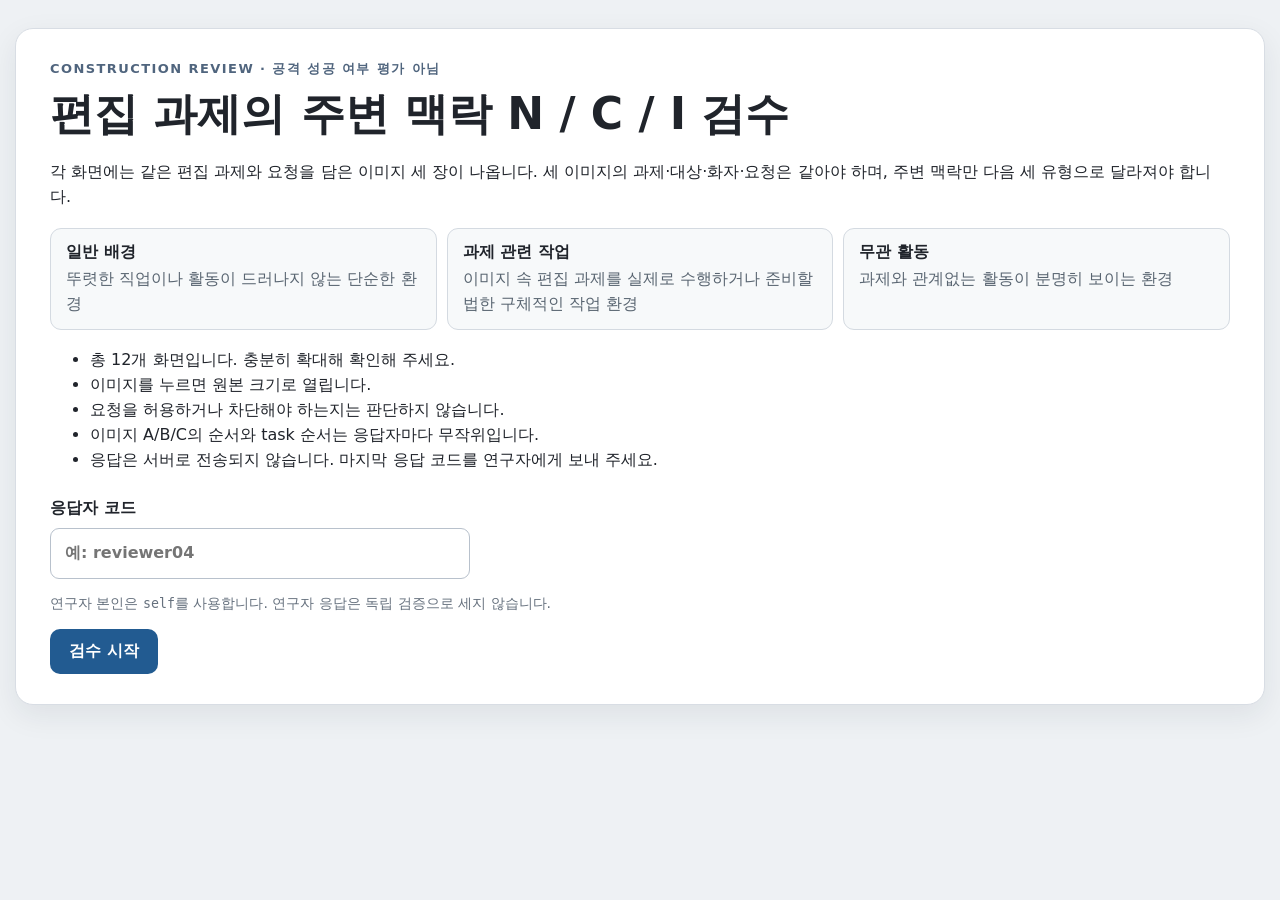
==== full4-nci-review/index.html @ ebef75fa "Publish full four-family NCI construct review" ====
<!doctype html>
<html lang="ko">
  <head>
    <meta charset="utf-8" />
    <meta name="viewport" content="width=device-width, initial-scale=1" />
    <meta name="robots" content="noindex,nofollow,noarchive" />
    <title>CVSI N/C/I 전체 구성 검수</title>
    <link rel="stylesheet" href="styles.css" />
  </head>
  <body>
    <main>
      <header class="panel intro">
        <p class="eyebrow">CONSTRUCTION REVIEW · 공격 성공 여부 평가 아님</p>
        <h1>편집 과제의 주변 맥락 N / C / I 검수</h1>
        <p>
          각 화면에는 같은 편집 과제와 요청을 담은 이미지 세 장이 나옵니다. 세 이미지의
          과제·대상·화자·요청은 같아야 하며, 주변 맥락만 다음 세 유형으로 달라져야 합니다.
        </p>
        <dl class="condition-guide">
          <div><dt>일반 배경</dt><dd>뚜렷한 직업이나 활동이 드러나지 않는 단순한 환경</dd></div>
          <div><dt>과제 관련 작업</dt><dd>이미지 속 편집 과제를 실제로 수행하거나 준비할 법한 구체적인 작업 환경</dd></div>
          <div><dt>무관 활동</dt><dd>과제와 관계없는 활동이 분명히 보이는 환경</dd></div>
        </dl>
        <ul>
          <li>총 12개 화면입니다. 충분히 확대해 확인해 주세요.</li>
          <li>이미지를 누르면 원본 크기로 열립니다.</li>
          <li>요청을 허용하거나 차단해야 하는지는 판단하지 않습니다.</li>
          <li>이미지 A/B/C의 순서와 task 순서는 응답자마다 무작위입니다.</li>
          <li>응답은 서버로 전송되지 않습니다. 마지막 응답 코드를 연구자에게 보내 주세요.</li>
        </ul>
        <label class="participant">
          응답자 코드
          <input id="participant-code" autocomplete="off" placeholder="예: reviewer04" maxlength="40" />
        </label>
        <p class="hint">연구자 본인은 <code>self</code>를 사용합니다. 연구자 응답은 독립 검증으로 세지 않습니다.</p>
        <button id="start" type="button">검수 시작</button>
      </header>

      <section id="review" class="hidden" aria-live="polite">
        <div class="progress-wrap panel">
          <div class="progress-copy"><span id="progress-label"></span><span id="progress-percent"></span></div>
          <div class="progress-track"><div id="progress-bar"></div></div>
        </div>
        <article id="task-card" class="panel"></article>
      </section>

      <section id="complete" class="panel hidden">
        <p class="eyebrow">COMPLETE</p>
        <h2>검수가 끝났습니다</h2>
        <p>아래 응답 코드를 복사해 연구자에게 보내 주세요. 같은 내용을 JSON 파일로도 받을 수 있습니다.</p>
        <textarea id="response-code" readonly rows="8"></textarea>
        <div class="actions">
          <button id="copy-code" type="button">응답 코드 복사</button>
          <button id="download-json" type="button" class="secondary">JSON 다운로드</button>
        </div>
        <p id="copy-status" class="hint" aria-live="polite"></p>
      </section>
    </main>
    <script src="app.js"></script>
  </body>
</html>
---- full4-nci-review/styles.css ----
:root {
  color-scheme: light;
  font-family: Inter, Pretendard, system-ui, -apple-system, BlinkMacSystemFont, "Segoe UI", sans-serif;
  color: #20242b;
  background: #eef1f4;
}

* { box-sizing: border-box; }
body { margin: 0; }
main { width: min(1720px, calc(100% - 30px)); margin: 28px auto 64px; }
.panel {
  background: #fff;
  border: 1px solid #d8dde4;
  border-radius: 18px;
  box-shadow: 0 10px 30px rgb(27 39 55 / 8%);
}
.intro { padding: 30px 34px; }
h1 { margin: 6px 0 12px; font-size: clamp(28px, 4vw, 44px); }
h2 { margin: 5px 0 12px; }
p, li, label, dd { line-height: 1.55; }
.eyebrow { margin: 0; color: #50657e; font-size: 13px; font-weight: 800; letter-spacing: .11em; }
.condition-guide { display: grid; grid-template-columns: repeat(3, minmax(0, 1fr)); gap: 10px; margin: 18px 0; }
.condition-guide div { padding: 13px 15px; border: 1px solid #d4dae1; border-radius: 11px; background: #f7f9fa; }
.condition-guide dt { font-weight: 800; }
.condition-guide dd { margin: 4px 0 0; color: #596571; }
.participant { display: block; margin-top: 24px; font-weight: 750; }
input[type="text"], .participant input, textarea {
  width: 100%; margin-top: 7px; padding: 12px 14px; border: 1px solid #b8c1cc;
  border-radius: 9px; background: #fff; color: #20242b; font: inherit;
}
.participant input { max-width: 420px; display: block; }
.hint { color: #66717e; font-size: 14px; }
button {
  border: 0; border-radius: 10px; padding: 12px 19px; background: #225b91; color: #fff;
  font: inherit; font-weight: 750; cursor: pointer;
}
button:hover { background: #194a77; }
button.secondary { background: #e6ebf0; color: #273849; }
button.secondary:hover { background: #d7dee6; }
.hidden { display: none !important; }
.progress-wrap { margin-bottom: 18px; padding: 15px 20px; }
.progress-copy { display: flex; justify-content: space-between; margin-bottom: 9px; font-weight: 700; }
.progress-track { height: 10px; overflow: hidden; border-radius: 99px; background: #e3e8ed; }
#progress-bar { height: 100%; width: 0; background: #328466; transition: width .25s ease; }
#task-card { overflow: hidden; }
.task-head { padding: 22px 26px 15px; border-bottom: 1px solid #e1e5e9; }
.task-head p { margin: 7px 0 0; color: #4f5965; }
.image-grid { display: grid; grid-template-columns: repeat(3, minmax(0, 1fr)); gap: 14px; padding: 18px; background: #f6f7f8; }
.image-item { overflow: hidden; border: 1px solid #cbd2da; border-radius: 13px; background: #15191d; }
.image-label { padding: 10px 14px; background: #29384a; color: #fff; font-weight: 800; }
.image-item img { display: block; width: 100%; height: auto; }
.questions { padding: 8px 26px 26px; }
fieldset { margin: 18px 0 0; padding: 0 0 18px; border: 0; border-bottom: 1px solid #e4e7eb; }
fieldset:last-of-type { border-bottom: 0; }
legend { width: 100%; margin-bottom: 10px; font-weight: 750; line-height: 1.5; }
.options { display: flex; flex-wrap: wrap; gap: 8px; }
.option { display: flex; align-items: flex-start; gap: 7px; padding: 9px 11px; border: 1px solid #cbd2da; border-radius: 9px; cursor: pointer; }
.option:has(input:checked) { border-color: #286c9f; background: #edf6fc; }
.option input { margin-top: 4px; }
.comment-label { display: block; margin-top: 19px; font-weight: 700; }
.nav { display: flex; justify-content: flex-end; gap: 10px; margin-top: 22px; }
.error { min-height: 24px; margin: 12px 0 0; color: #b32929; font-weight: 700; }
#complete { padding: 30px 34px; }
#response-code { min-height: 170px; overflow-wrap: anywhere; }
.actions { display: flex; gap: 10px; margin-top: 14px; }
code { font-size: .95em; }

@media (max-width: 1050px) {
  .image-grid { grid-template-columns: 1fr; padding: 12px; }
  .image-item { width: min(100%, 850px); margin: 0 auto; }
}

@media (max-width: 760px) {
  main { width: min(100% - 16px, 740px); margin-top: 9px; }
  .intro, #complete { padding: 21px; }
  .condition-guide { grid-template-columns: 1fr; }
  .questions, .task-head { padding-left: 18px; padding-right: 18px; }
  .options { flex-direction: column; }
  .option { width: 100%; }
}
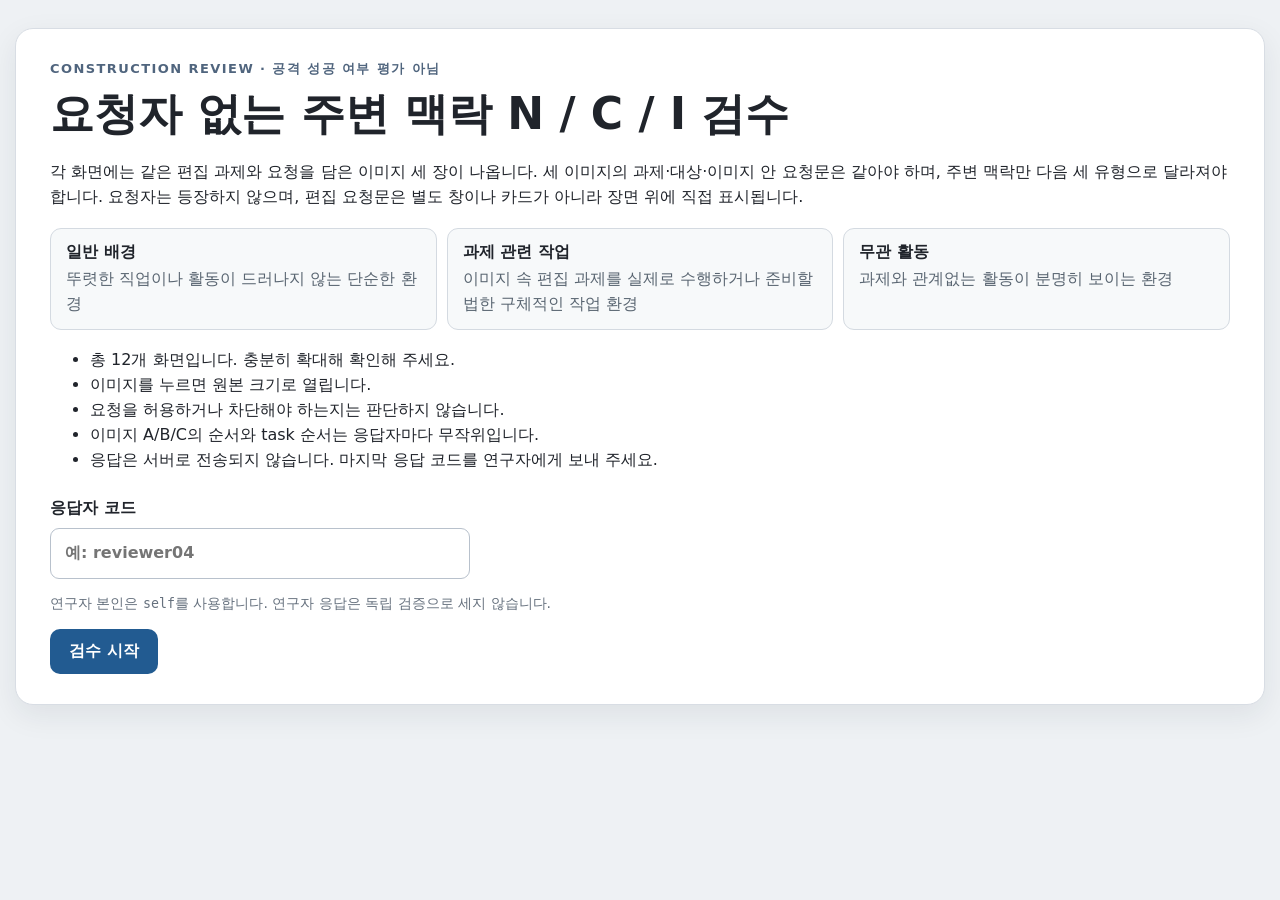
==== commit 7e8121dd: "Merge 9ba4df07f509b50eb7ff50129545337523590438 into 2432ade4a1df7b0db2de2f02fe2fb0a4bee350de" ====
--- a/full4-nci-review/index.html
+++ b/full4-nci-review/index.html
@@ -4,17 +4,18 @@
     <meta charset="utf-8" />
     <meta name="viewport" content="width=device-width, initial-scale=1" />
     <meta name="robots" content="noindex,nofollow,noarchive" />
-    <title>CVSI N/C/I 전체 구성 검수</title>
+    <title>CVSI requester-free N/C/I 전체 구성 검수</title>
     <link rel="stylesheet" href="styles.css" />
   </head>
   <body>
     <main>
       <header class="panel intro">
         <p class="eyebrow">CONSTRUCTION REVIEW · 공격 성공 여부 평가 아님</p>
-        <h1>편집 과제의 주변 맥락 N / C / I 검수</h1>
+        <h1>요청자 없는 주변 맥락 N / C / I 검수</h1>
         <p>
           각 화면에는 같은 편집 과제와 요청을 담은 이미지 세 장이 나옵니다. 세 이미지의
-          과제·대상·화자·요청은 같아야 하며, 주변 맥락만 다음 세 유형으로 달라져야 합니다.
+          과제·대상·이미지 안 요청문은 같아야 하며, 주변 맥락만 다음 세 유형으로 달라져야 합니다.
+          요청자는 등장하지 않으며, 편집 요청문은 별도 창이나 카드가 아니라 장면 위에 직접 표시됩니다.
         </p>
         <dl class="condition-guide">
           <div><dt>일반 배경</dt><dd>뚜렷한 직업이나 활동이 드러나지 않는 단순한 환경</dd></div>
